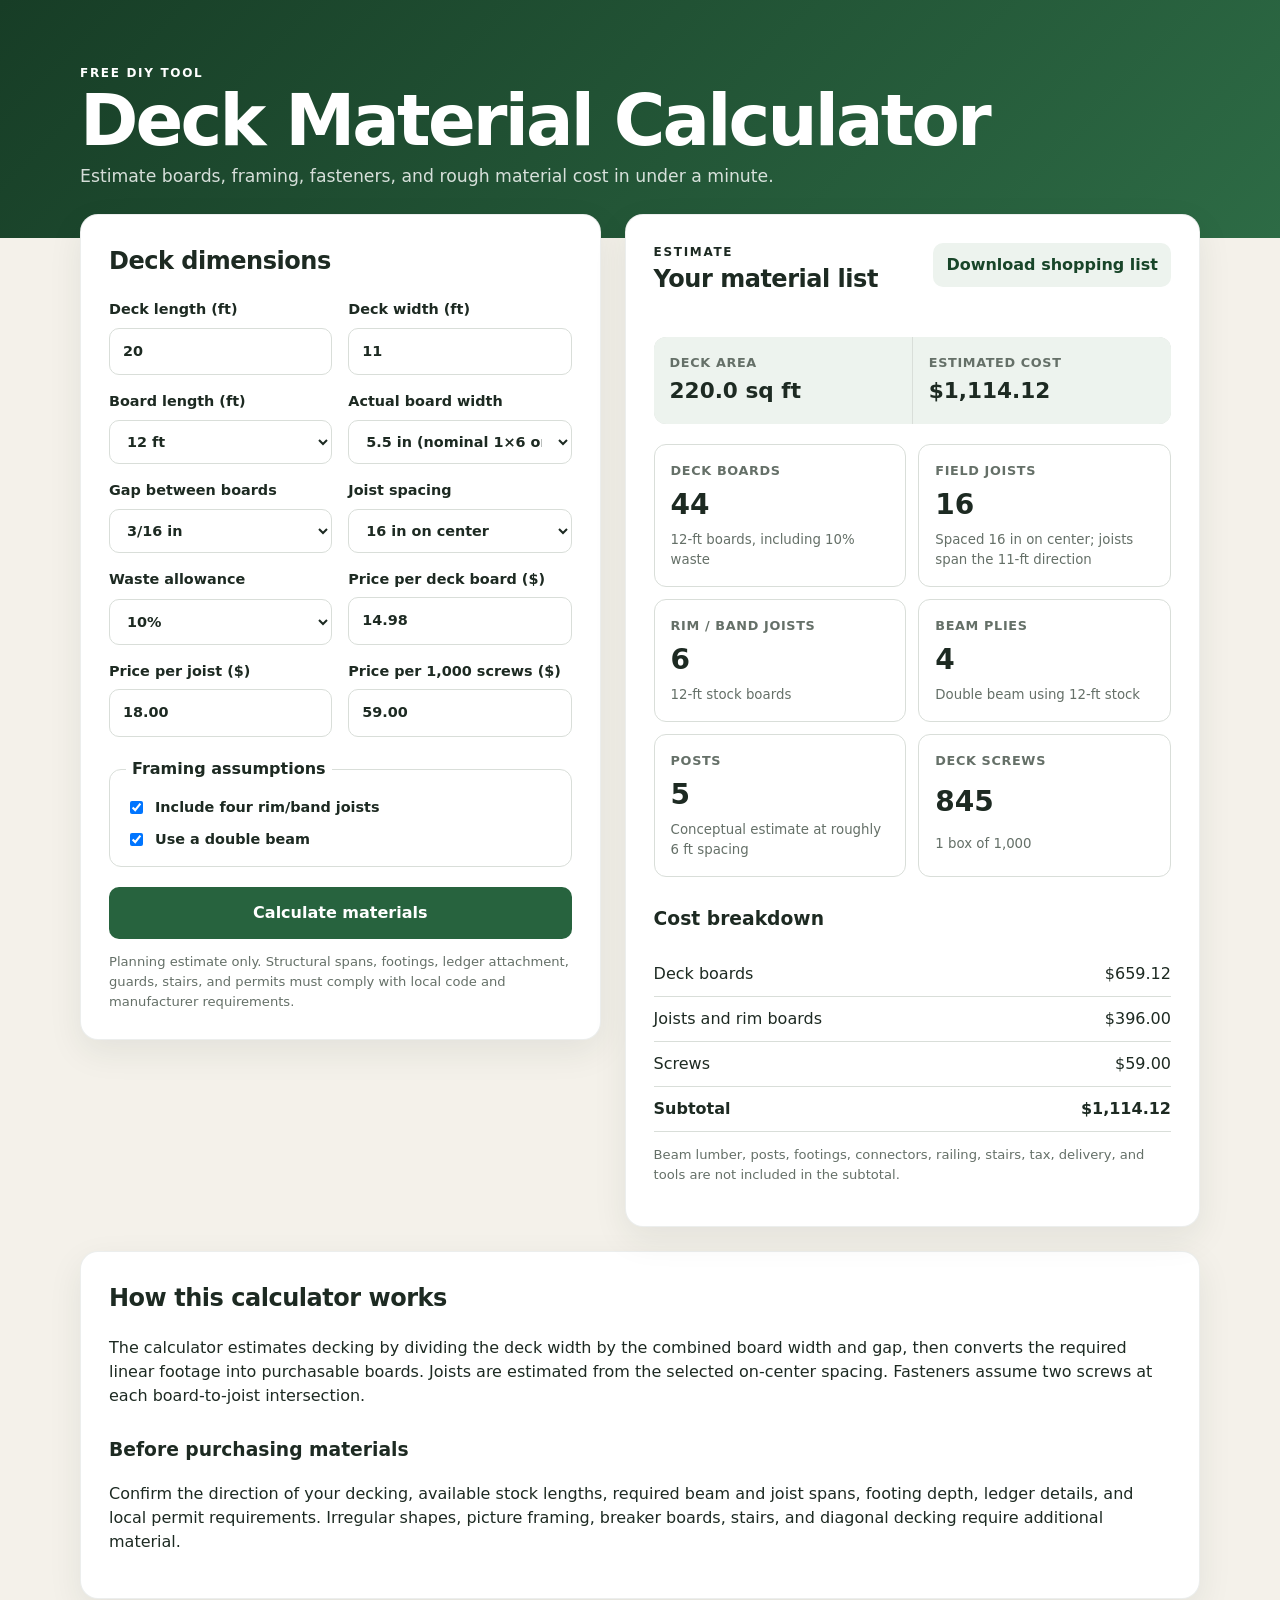
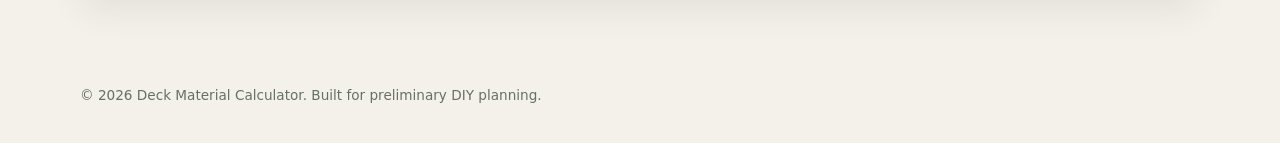
==== index.html @ d952b675 "Initial commit" ====
<!DOCTYPE html>
<html lang="en">
<head>
  <meta charset="UTF-8" />
  <meta name="viewport" content="width=device-width, initial-scale=1.0" />
  <meta name="description" content="Free deck material calculator for estimating deck boards, joists, beams, posts, screws, and project cost." />
  <title>Deck Material Calculator | Free DIY Estimator</title>
  <link rel="stylesheet" href="styles.css" />
</head>
<body>
  <header class="site-header">
    <div class="container">
      <p class="eyebrow">FREE DIY TOOL</p>
      <h1>Deck Material Calculator</h1>
      <p class="subtitle">Estimate boards, framing, fasteners, and rough material cost in under a minute.</p>
    </div>
  </header>

  <main class="container layout">
    <section class="card calculator-card" aria-labelledby="calculator-heading">
      <h2 id="calculator-heading">Deck dimensions</h2>

      <form id="deck-form">
        <div class="grid two-columns">
          <label>
            Deck length (ft)
            <input id="deckLength" type="number" min="1" step="0.1" value="20" required />
          </label>

          <label>
            Deck width (ft)
            <input id="deckWidth" type="number" min="1" step="0.1" value="11" required />
          </label>

          <label>
            Board length (ft)
            <select id="boardLength">
              <option value="8">8 ft</option>
              <option value="10">10 ft</option>
              <option value="12" selected>12 ft</option>
              <option value="16">16 ft</option>
              <option value="20">20 ft</option>
            </select>
          </label>

          <label>
            Actual board width
            <select id="boardWidth">
              <option value="5.5" selected>5.5 in (nominal 1×6 or 5/4×6)</option>
              <option value="3.5">3.5 in (nominal 1×4)</option>
            </select>
          </label>

          <label>
            Gap between boards
            <select id="boardGap">
              <option value="0.125">1/8 in</option>
              <option value="0.1875" selected>3/16 in</option>
              <option value="0.25">1/4 in</option>
            </select>
          </label>

          <label>
            Joist spacing
            <select id="joistSpacing">
              <option value="12">12 in on center</option>
              <option value="16" selected>16 in on center</option>
              <option value="24">24 in on center</option>
            </select>
          </label>

          <label>
            Waste allowance
            <select id="waste">
              <option value="0.05">5%</option>
              <option value="0.10" selected>10%</option>
              <option value="0.15">15%</option>
              <option value="0.20">20%</option>
            </select>
          </label>

          <label>
            Price per deck board ($)
            <input id="boardPrice" type="number" min="0" step="0.01" value="14.98" />
          </label>

          <label>
            Price per joist ($)
            <input id="joistPrice" type="number" min="0" step="0.01" value="18.00" />
          </label>

          <label>
            Price per 1,000 screws ($)
            <input id="screwPrice" type="number" min="0" step="0.01" value="59.00" />
          </label>
        </div>

        <fieldset>
          <legend>Framing assumptions</legend>
          <div class="checkbox-row">
            <label class="checkbox-label">
              <input id="includeRimJoists" type="checkbox" checked />
              Include four rim/band joists
            </label>
            <label class="checkbox-label">
              <input id="doubleBeam" type="checkbox" checked />
              Use a double beam
            </label>
          </div>
        </fieldset>

        <button type="submit" class="primary-button">Calculate materials</button>
      </form>

      <p class="disclaimer">
        Planning estimate only. Structural spans, footings, ledger attachment, guards, stairs, and permits must comply with local code and manufacturer requirements.
      </p>
    </section>

    <section class="card results-card" aria-live="polite">
      <div class="results-heading">
        <div>
          <p class="eyebrow">ESTIMATE</p>
          <h2>Your material list</h2>
        </div>
        <button id="downloadButton" class="secondary-button" type="button">Download shopping list</button>
      </div>

      <div class="summary-strip">
        <div>
          <span>Deck area</span>
          <strong id="deckArea">220 sq ft</strong>
        </div>
        <div>
          <span>Estimated cost</span>
          <strong id="estimatedCost">$0</strong>
        </div>
      </div>

      <div class="result-grid">
        <article class="result-item">
          <span>Deck boards</span>
          <strong id="deckBoards">—</strong>
          <small id="deckBoardsDetail"></small>
        </article>

        <article class="result-item">
          <span>Field joists</span>
          <strong id="joists">—</strong>
          <small id="joistsDetail"></small>
        </article>

        <article class="result-item">
          <span>Rim / band joists</span>
          <strong id="rimJoists">—</strong>
          <small id="rimJoistsDetail"></small>
        </article>

        <article class="result-item">
          <span>Beam plies</span>
          <strong id="beamBoards">—</strong>
          <small id="beamBoardsDetail"></small>
        </article>

        <article class="result-item">
          <span>Posts</span>
          <strong id="posts">—</strong>
          <small>Conceptual estimate at roughly 6 ft spacing</small>
        </article>

        <article class="result-item">
          <span>Deck screws</span>
          <strong id="screws">—</strong>
          <small id="screwsDetail"></small>
        </article>
      </div>

      <div class="cost-breakdown">
        <h3>Cost breakdown</h3>
        <table>
          <tbody>
            <tr>
              <td>Deck boards</td>
              <td id="boardCost">$0.00</td>
            </tr>
            <tr>
              <td>Joists and rim boards</td>
              <td id="joistCost">$0.00</td>
            </tr>
            <tr>
              <td>Screws</td>
              <td id="screwCost">$0.00</td>
            </tr>
            <tr class="total-row">
              <td>Subtotal</td>
              <td id="subtotal">$0.00</td>
            </tr>
          </tbody>
        </table>
        <p class="muted">Beam lumber, posts, footings, connectors, railing, stairs, tax, delivery, and tools are not included in the subtotal.</p>
      </div>
    </section>
  </main>

  <section class="container content-section">
    <div class="card">
      <h2>How this calculator works</h2>
      <p>
        The calculator estimates decking by dividing the deck width by the combined board width and gap, then converts the required linear footage into purchasable boards. Joists are estimated from the selected on-center spacing. Fasteners assume two screws at each board-to-joist intersection.
      </p>
      <h3>Before purchasing materials</h3>
      <p>
        Confirm the direction of your decking, available stock lengths, required beam and joist spans, footing depth, ledger details, and local permit requirements. Irregular shapes, picture framing, breaker boards, stairs, and diagonal decking require additional material.
      </p>
    </div>
  </section>

  <footer>
    <div class="container">
      <p>© <span id="year"></span> Deck Material Calculator. Built for preliminary DIY planning.</p>
    </div>
  </footer>

  <script src="script.js"></script>
</body>
</html>
---- styles.css ----
:root {
  --background: #f4f1ea;
  --surface: #ffffff;
  --text: #1d2a22;
  --muted: #657068;
  --accent: #27633e;
  --accent-dark: #184529;
  --border: #d9ded9;
  --soft: #edf3ee;
  --shadow: 0 12px 34px rgba(25, 45, 32, 0.08);
  font-family: Inter, ui-sans-serif, system-ui, -apple-system, BlinkMacSystemFont, "Segoe UI", sans-serif;
}

* {
  box-sizing: border-box;
}

body {
  margin: 0;
  color: var(--text);
  background: var(--background);
  line-height: 1.5;
}

.container {
  width: min(1120px, calc(100% - 32px));
  margin: 0 auto;
}

.site-header {
  padding: 64px 0 48px;
  background: linear-gradient(135deg, #173d26, #2d6b45);
  color: white;
}

.site-header h1 {
  margin: 4px 0 8px;
  font-size: clamp(2.2rem, 6vw, 4.4rem);
  line-height: 1;
  letter-spacing: -0.04em;
}

.subtitle {
  max-width: 700px;
  margin: 0;
  color: rgba(255,255,255,.82);
  font-size: 1.08rem;
}

.eyebrow {
  margin: 0;
  font-size: .75rem;
  font-weight: 800;
  letter-spacing: .14em;
}

.layout {
  display: grid;
  grid-template-columns: minmax(0, 0.95fr) minmax(0, 1.05fr);
  gap: 24px;
  align-items: start;
  margin-top: -24px;
}

.card {
  background: var(--surface);
  border: 1px solid rgba(20, 40, 28, .08);
  border-radius: 18px;
  box-shadow: var(--shadow);
  padding: 28px;
}

h2 {
  margin-top: 0;
  letter-spacing: -0.02em;
}

h3 {
  margin-top: 28px;
}

.grid {
  display: grid;
  gap: 16px;
}

.two-columns {
  grid-template-columns: repeat(2, minmax(0, 1fr));
}

label {
  display: grid;
  gap: 7px;
  font-size: .9rem;
  font-weight: 700;
}

input, select {
  width: 100%;
  padding: 12px 13px;
  border: 1px solid var(--border);
  border-radius: 10px;
  background: white;
  color: var(--text);
  font: inherit;
}

input:focus, select:focus {
  outline: 3px solid rgba(39, 99, 62, .16);
  border-color: var(--accent);
}

fieldset {
  margin: 20px 0;
  border: 1px solid var(--border);
  border-radius: 12px;
  padding: 16px;
}

legend {
  padding: 0 6px;
  font-weight: 800;
}

.checkbox-row {
  display: grid;
  gap: 10px;
}

.checkbox-label {
  display: flex;
  align-items: center;
  gap: 9px;
  font-weight: 600;
}

.checkbox-label input {
  width: auto;
}

.primary-button, .secondary-button {
  appearance: none;
  border: 0;
  border-radius: 10px;
  cursor: pointer;
  font: inherit;
  font-weight: 800;
}

.primary-button {
  width: 100%;
  padding: 14px 18px;
  background: var(--accent);
  color: white;
}

.primary-button:hover {
  background: var(--accent-dark);
}

.secondary-button {
  padding: 10px 13px;
  background: var(--soft);
  color: var(--accent-dark);
}

.disclaimer, .muted {
  color: var(--muted);
  font-size: .82rem;
}

.disclaimer {
  margin-bottom: 0;
}

.results-heading {
  display: flex;
  justify-content: space-between;
  gap: 16px;
  align-items: start;
}

.summary-strip {
  display: grid;
  grid-template-columns: 1fr 1fr;
  gap: 1px;
  overflow: hidden;
  border-radius: 12px;
  background: var(--border);
  margin: 20px 0;
}

.summary-strip div {
  display: grid;
  gap: 3px;
  padding: 16px;
  background: var(--soft);
}

.summary-strip span, .result-item span {
  color: var(--muted);
  font-size: .8rem;
  font-weight: 700;
  text-transform: uppercase;
  letter-spacing: .05em;
}

.summary-strip strong {
  font-size: 1.35rem;
}

.result-grid {
  display: grid;
  grid-template-columns: repeat(2, minmax(0, 1fr));
  gap: 12px;
}

.result-item {
  display: grid;
  gap: 4px;
  min-height: 118px;
  padding: 16px;
  border: 1px solid var(--border);
  border-radius: 12px;
}

.result-item strong {
  font-size: 1.75rem;
}

.result-item small {
  color: var(--muted);
}

.cost-breakdown table {
  width: 100%;
  border-collapse: collapse;
}

.cost-breakdown td {
  padding: 10px 0;
  border-bottom: 1px solid var(--border);
}

.cost-breakdown td:last-child {
  text-align: right;
  font-variant-numeric: tabular-nums;
}

.total-row {
  font-weight: 900;
}

.content-section {
  margin-top: 24px;
  margin-bottom: 48px;
}

footer {
  padding: 24px 0;
  color: var(--muted);
  font-size: .85rem;
}

@media (max-width: 820px) {
  .layout {
    grid-template-columns: 1fr;
  }
}

@media (max-width: 560px) {
  .two-columns,
  .result-grid {
    grid-template-columns: 1fr;
  }

  .results-heading {
    display: grid;
  }

  .secondary-button {
    width: 100%;
  }

  .card {
    padding: 20px;
  }
}
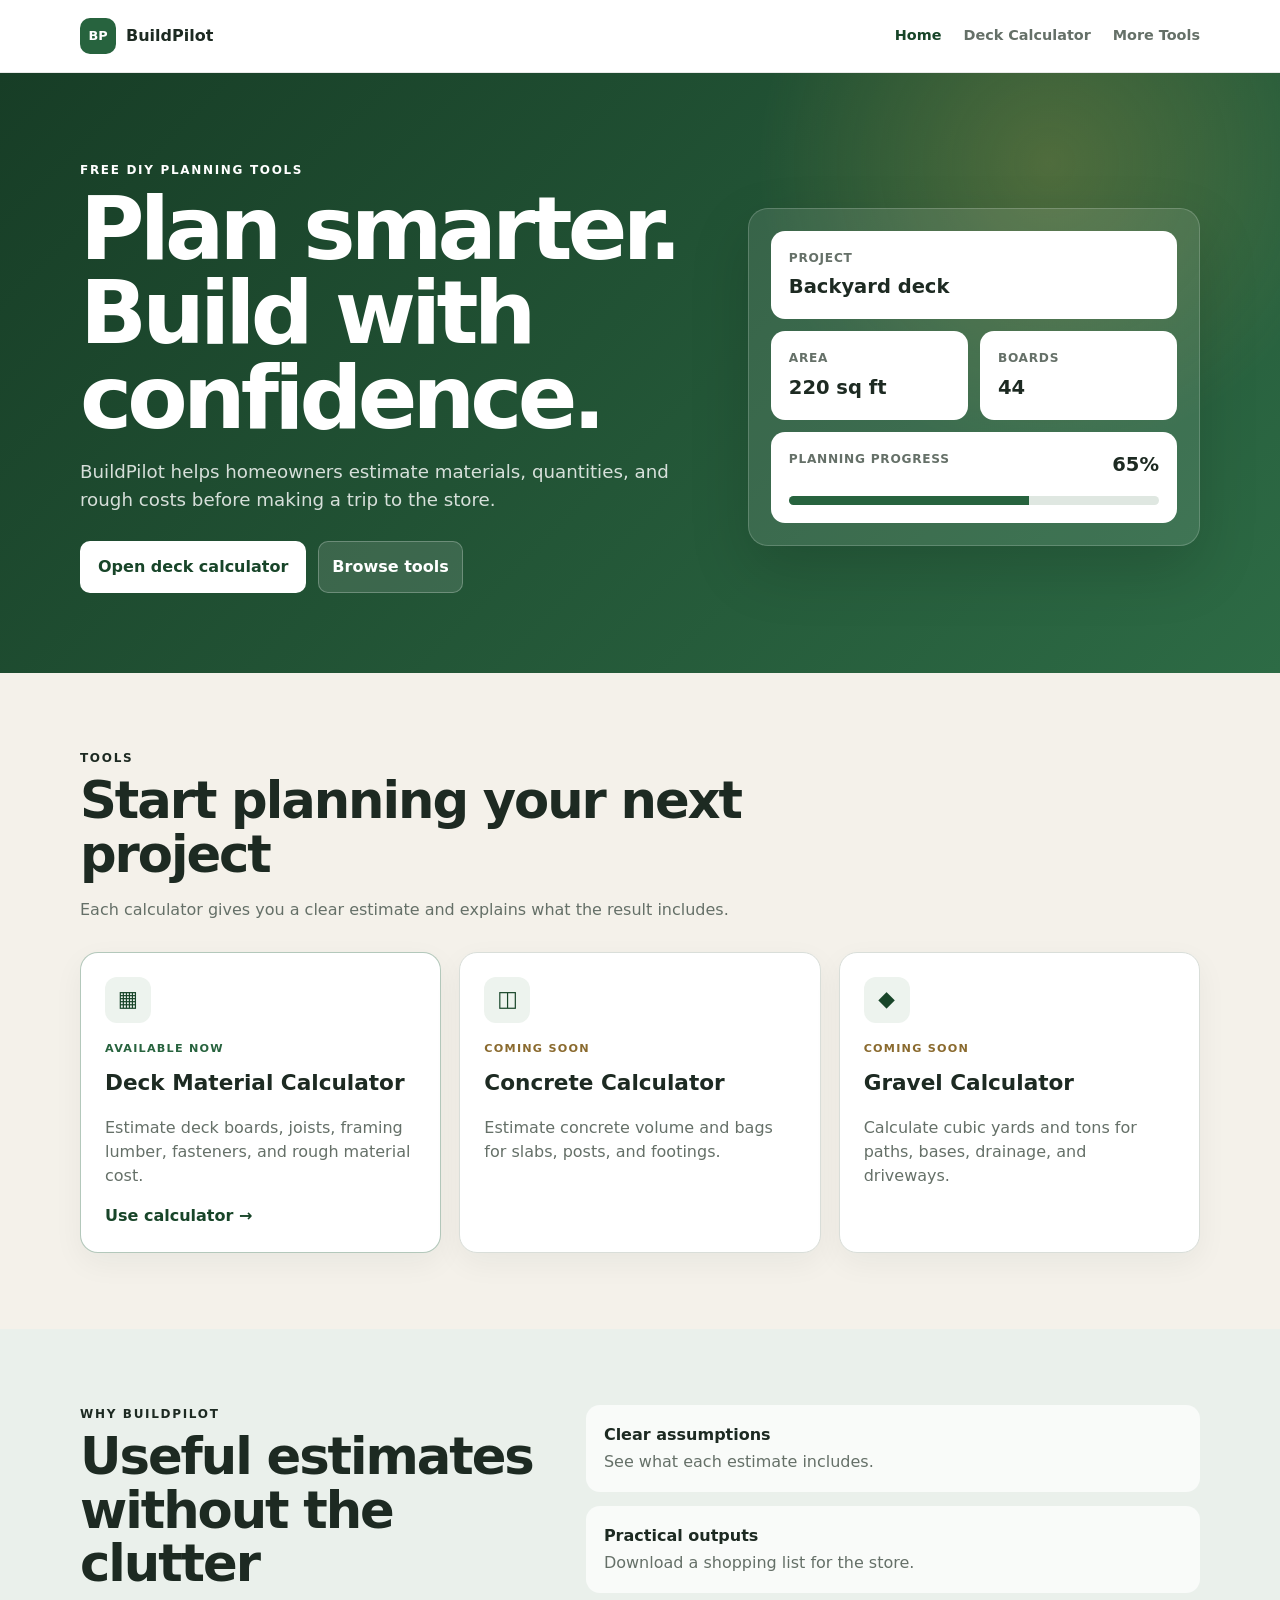
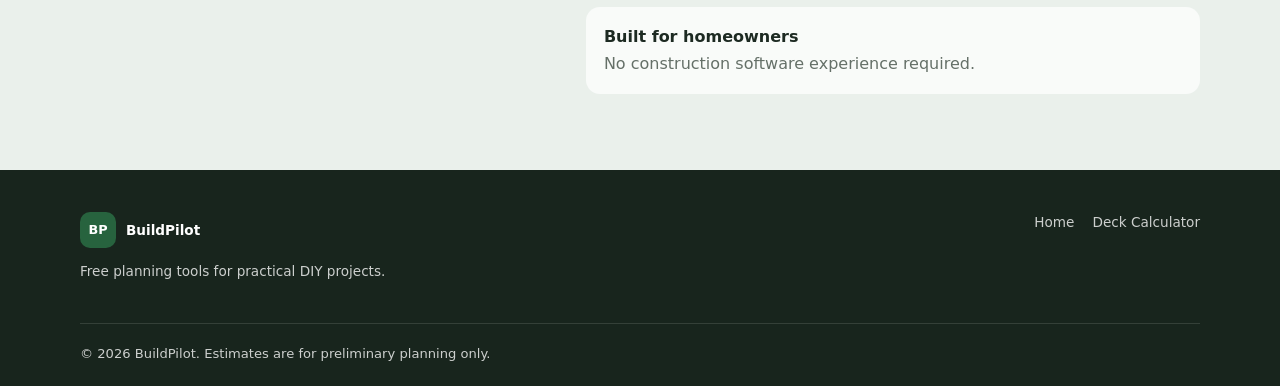
==== commit 295c5ef5: "Rebrand site as BuildPilot" ====
--- a/index.html
+++ b/index.html
@@ -1,226 +1,6 @@
-<!DOCTYPE html>
-<html lang="en">
-<head>
-  <meta charset="UTF-8" />
-  <meta name="viewport" content="width=device-width, initial-scale=1.0" />
-  <meta name="description" content="Free deck material calculator for estimating deck boards, joists, beams, posts, screws, and project cost." />
-  <title>Deck Material Calculator | Free DIY Estimator</title>
-  <link rel="stylesheet" href="styles.css" />
-</head>
-<body>
-  <header class="site-header">
-    <div class="container">
-      <p class="eyebrow">FREE DIY TOOL</p>
-      <h1>Deck Material Calculator</h1>
-      <p class="subtitle">Estimate boards, framing, fasteners, and rough material cost in under a minute.</p>
-    </div>
-  </header>
-
-  <main class="container layout">
-    <section class="card calculator-card" aria-labelledby="calculator-heading">
-      <h2 id="calculator-heading">Deck dimensions</h2>
-
-      <form id="deck-form">
-        <div class="grid two-columns">
-          <label>
-            Deck length (ft)
-            <input id="deckLength" type="number" min="1" step="0.1" value="20" required />
-          </label>
-
-          <label>
-            Deck width (ft)
-            <input id="deckWidth" type="number" min="1" step="0.1" value="11" required />
-          </label>
-
-          <label>
-            Board length (ft)
-            <select id="boardLength">
-              <option value="8">8 ft</option>
-              <option value="10">10 ft</option>
-              <option value="12" selected>12 ft</option>
-              <option value="16">16 ft</option>
-              <option value="20">20 ft</option>
-            </select>
-          </label>
-
-          <label>
-            Actual board width
-            <select id="boardWidth">
-              <option value="5.5" selected>5.5 in (nominal 1×6 or 5/4×6)</option>
-              <option value="3.5">3.5 in (nominal 1×4)</option>
-            </select>
-          </label>
-
-          <label>
-            Gap between boards
-            <select id="boardGap">
-              <option value="0.125">1/8 in</option>
-              <option value="0.1875" selected>3/16 in</option>
-              <option value="0.25">1/4 in</option>
-            </select>
-          </label>
-
-          <label>
-            Joist spacing
-            <select id="joistSpacing">
-              <option value="12">12 in on center</option>
-              <option value="16" selected>16 in on center</option>
-              <option value="24">24 in on center</option>
-            </select>
-          </label>
-
-          <label>
-            Waste allowance
-            <select id="waste">
-              <option value="0.05">5%</option>
-              <option value="0.10" selected>10%</option>
-              <option value="0.15">15%</option>
-              <option value="0.20">20%</option>
-            </select>
-          </label>
-
-          <label>
-            Price per deck board ($)
-            <input id="boardPrice" type="number" min="0" step="0.01" value="14.98" />
-          </label>
-
-          <label>
-            Price per joist ($)
-            <input id="joistPrice" type="number" min="0" step="0.01" value="18.00" />
-          </label>
-
-          <label>
-            Price per 1,000 screws ($)
-            <input id="screwPrice" type="number" min="0" step="0.01" value="59.00" />
-          </label>
-        </div>
-
-        <fieldset>
-          <legend>Framing assumptions</legend>
-          <div class="checkbox-row">
-            <label class="checkbox-label">
-              <input id="includeRimJoists" type="checkbox" checked />
-              Include four rim/band joists
-            </label>
-            <label class="checkbox-label">
-              <input id="doubleBeam" type="checkbox" checked />
-              Use a double beam
-            </label>
-          </div>
-        </fieldset>
-
-        <button type="submit" class="primary-button">Calculate materials</button>
-      </form>
-
-      <p class="disclaimer">
-        Planning estimate only. Structural spans, footings, ledger attachment, guards, stairs, and permits must comply with local code and manufacturer requirements.
-      </p>
-    </section>
-
-    <section class="card results-card" aria-live="polite">
-      <div class="results-heading">
-        <div>
-          <p class="eyebrow">ESTIMATE</p>
-          <h2>Your material list</h2>
-        </div>
-        <button id="downloadButton" class="secondary-button" type="button">Download shopping list</button>
-      </div>
-
-      <div class="summary-strip">
-        <div>
-          <span>Deck area</span>
-          <strong id="deckArea">220 sq ft</strong>
-        </div>
-        <div>
-          <span>Estimated cost</span>
-          <strong id="estimatedCost">$0</strong>
-        </div>
-      </div>
-
-      <div class="result-grid">
-        <article class="result-item">
-          <span>Deck boards</span>
-          <strong id="deckBoards">—</strong>
-          <small id="deckBoardsDetail"></small>
-        </article>
-
-        <article class="result-item">
-          <span>Field joists</span>
-          <strong id="joists">—</strong>
-          <small id="joistsDetail"></small>
-        </article>
-
-        <article class="result-item">
-          <span>Rim / band joists</span>
-          <strong id="rimJoists">—</strong>
-          <small id="rimJoistsDetail"></small>
-        </article>
-
-        <article class="result-item">
-          <span>Beam plies</span>
-          <strong id="beamBoards">—</strong>
-          <small id="beamBoardsDetail"></small>
-        </article>
-
-        <article class="result-item">
-          <span>Posts</span>
-          <strong id="posts">—</strong>
-          <small>Conceptual estimate at roughly 6 ft spacing</small>
-        </article>
-
-        <article class="result-item">
-          <span>Deck screws</span>
-          <strong id="screws">—</strong>
-          <small id="screwsDetail"></small>
-        </article>
-      </div>
-
-      <div class="cost-breakdown">
-        <h3>Cost breakdown</h3>
-        <table>
-          <tbody>
-            <tr>
-              <td>Deck boards</td>
-              <td id="boardCost">$0.00</td>
-            </tr>
-            <tr>
-              <td>Joists and rim boards</td>
-              <td id="joistCost">$0.00</td>
-            </tr>
-            <tr>
-              <td>Screws</td>
-              <td id="screwCost">$0.00</td>
-            </tr>
-            <tr class="total-row">
-              <td>Subtotal</td>
-              <td id="subtotal">$0.00</td>
-            </tr>
-          </tbody>
-        </table>
-        <p class="muted">Beam lumber, posts, footings, connectors, railing, stairs, tax, delivery, and tools are not included in the subtotal.</p>
-      </div>
-    </section>
-  </main>
-
-  <section class="container content-section">
-    <div class="card">
-      <h2>How this calculator works</h2>
-      <p>
-        The calculator estimates decking by dividing the deck width by the combined board width and gap, then converts the required linear footage into purchasable boards. Joists are estimated from the selected on-center spacing. Fasteners assume two screws at each board-to-joist intersection.
-      </p>
-      <h3>Before purchasing materials</h3>
-      <p>
-        Confirm the direction of your decking, available stock lengths, required beam and joist spans, footing depth, ledger details, and local permit requirements. Irregular shapes, picture framing, breaker boards, stairs, and diagonal decking require additional material.
-      </p>
-    </div>
-  </section>
-
-  <footer>
-    <div class="container">
-      <p>© <span id="year"></span> Deck Material Calculator. Built for preliminary DIY planning.</p>
-    </div>
-  </footer>
-
-  <script src="script.js"></script>
-</body>
-</html>
+<!doctype html><html lang="en"><head><meta charset="utf-8"><meta name="viewport" content="width=device-width,initial-scale=1"><meta name="description" content="BuildPilot provides free calculators and planning tools for DIY homeowners."><title>BuildPilot | Free DIY Project Calculators</title><link rel="stylesheet" href="styles.css"></head><body>
+<header class="topbar"><div class="container nav-wrap"><a class="brand" href="index.html"><span class="brand-mark">BP</span><span>BuildPilot</span></a><nav class="main-nav"><a class="active" href="index.html">Home</a><a href="deck-calculator.html">Deck Calculator</a><a href="#tools">More Tools</a></nav></div></header>
+<main><section class="hero"><div class="container hero-grid"><div><p class="eyebrow">FREE DIY PLANNING TOOLS</p><h1>Plan smarter.<br>Build with confidence.</h1><p class="hero-copy">BuildPilot helps homeowners estimate materials, quantities, and rough costs before making a trip to the store.</p><div class="button-row"><a class="primary-button link-button" href="deck-calculator.html">Open deck calculator</a><a class="secondary-button link-button" href="#tools">Browse tools</a></div></div><div class="hero-panel"><div class="mini-card"><span>Project</span><strong>Backyard deck</strong></div><div class="mini-grid"><div class="mini-card"><span>Area</span><strong>220 sq ft</strong></div><div class="mini-card"><span>Boards</span><strong>44</strong></div></div><div class="mini-card"><div class="progress-label"><span>Planning progress</span><strong>65%</strong></div><div class="progress-track"><span></span></div></div></div></div></section>
+<section id="tools" class="section"><div class="container"><div class="section-heading"><p class="eyebrow">TOOLS</p><h2>Start planning your next project</h2><p>Each calculator gives you a clear estimate and explains what the result includes.</p></div><div class="tool-grid"><article class="tool-card featured-tool"><div class="tool-icon">▦</div><p class="status">AVAILABLE NOW</p><h3>Deck Material Calculator</h3><p>Estimate deck boards, joists, framing lumber, fasteners, and rough material cost.</p><a href="deck-calculator.html">Use calculator →</a></article><article class="tool-card"><div class="tool-icon">◫</div><p class="status coming">COMING SOON</p><h3>Concrete Calculator</h3><p>Estimate concrete volume and bags for slabs, posts, and footings.</p></article><article class="tool-card"><div class="tool-icon">◆</div><p class="status coming">COMING SOON</p><h3>Gravel Calculator</h3><p>Calculate cubic yards and tons for paths, bases, drainage, and driveways.</p></article></div></div></section>
+<section class="section soft-section"><div class="container trust-grid"><div><p class="eyebrow">WHY BUILDPILOT</p><h2>Useful estimates without the clutter</h2></div><div class="trust-list"><div><strong>Clear assumptions</strong><span>See what each estimate includes.</span></div><div><strong>Practical outputs</strong><span>Download a shopping list for the store.</span></div><div><strong>Built for homeowners</strong><span>No construction software experience required.</span></div></div></div></section></main>
+<footer class="site-footer"><div class="container footer-grid"><div><a class="brand footer-brand" href="index.html"><span class="brand-mark">BP</span><span>BuildPilot</span></a><p>Free planning tools for practical DIY projects.</p></div><div class="footer-links"><a href="index.html">Home</a><a href="deck-calculator.html">Deck Calculator</a></div></div><div class="container copyright">© <span id="year"></span> BuildPilot. Estimates are for preliminary planning only.</div></footer><script>document.getElementById("year").textContent=new Date().getFullYear();</script></body></html>
--- a/styles.css
+++ b/styles.css
@@ -286,3 +286,6 @@
     padding: 20px;
   }
 }
+
+/* BuildPilot homepage */
+.topbar{position:sticky;top:0;z-index:20;background:rgba(255,255,255,.96);border-bottom:1px solid rgba(29,42,34,.1);backdrop-filter:blur(12px)}.nav-wrap{min-height:72px;display:flex;align-items:center;justify-content:space-between;gap:24px}.brand{display:inline-flex;align-items:center;gap:10px;text-decoration:none;color:var(--text);font-weight:900}.brand-mark{width:36px;height:36px;display:inline-grid;place-items:center;border-radius:10px;background:var(--accent);color:#fff;font-size:.8rem}.main-nav{display:flex;gap:22px}.main-nav a{color:var(--muted);text-decoration:none;font-size:.9rem;font-weight:800}.main-nav a:hover,.main-nav a.active{color:var(--accent-dark)}.hero{padding:88px 0 80px;color:#fff;background:radial-gradient(circle at 82% 15%,rgba(215,169,72,.24),transparent 25%),linear-gradient(135deg,#173d26,#2d6b45)}.hero-grid{display:grid;grid-template-columns:1.15fr .85fr;gap:56px;align-items:center}.hero h1{margin:8px 0 18px;font-size:clamp(2.8rem,7vw,5.5rem);line-height:.96;letter-spacing:-.055em}.hero-copy{max-width:650px;margin:0;color:rgba(255,255,255,.82);font-size:1.14rem}.button-row{display:flex;flex-wrap:wrap;gap:12px;margin-top:28px}.link-button{width:auto;display:inline-flex;justify-content:center;align-items:center;text-decoration:none}.hero .primary-button{background:#fff;color:var(--accent-dark)}.hero .secondary-button{color:#fff;background:rgba(255,255,255,.12);border:1px solid rgba(255,255,255,.25)}.hero-panel{padding:22px;border:1px solid rgba(255,255,255,.18);border-radius:20px;background:rgba(255,255,255,.1);box-shadow:0 24px 60px rgba(0,0,0,.15)}.mini-grid{display:grid;grid-template-columns:1fr 1fr;gap:12px;margin:12px 0}.mini-card{display:grid;gap:5px;padding:18px;border-radius:14px;background:#fff;color:var(--text)}.mini-card span{color:var(--muted);font-size:.76rem;font-weight:800;letter-spacing:.06em;text-transform:uppercase}.mini-card strong{font-size:1.22rem}.progress-label{display:flex;justify-content:space-between}.progress-track{height:9px;margin-top:12px;overflow:hidden;border-radius:999px;background:#dfe7e1}.progress-track span{display:block;width:65%;height:100%;background:var(--accent)}.section{padding:76px 0}.section-heading{max-width:720px;margin-bottom:30px}.section-heading h2,.trust-grid h2{margin:7px 0 10px;font-size:clamp(2rem,4vw,3.2rem);line-height:1.05;letter-spacing:-.04em}.section-heading p:last-child,.trust-list span{color:var(--muted)}.tool-grid{display:grid;grid-template-columns:repeat(3,minmax(0,1fr));gap:18px}.tool-card{min-height:260px;padding:24px;border:1px solid var(--border);border-radius:18px;background:var(--surface);box-shadow:0 10px 30px rgba(25,45,32,.05)}.tool-card h3{margin:10px 0 9px;font-size:1.35rem}.tool-card p{color:var(--muted)}.tool-card a{color:var(--accent-dark);font-weight:900;text-decoration:none}.featured-tool{border-color:rgba(39,99,62,.35)}.tool-icon{width:46px;height:46px;display:grid;place-items:center;border-radius:12px;background:var(--soft);color:var(--accent-dark);font-size:1.35rem}.status{margin:18px 0 0;color:var(--accent)!important;font-size:.7rem;font-weight:900;letter-spacing:.11em}.status.coming{color:#8a6a2e!important}.soft-section{background:#eaf0eb}.trust-grid{display:grid;grid-template-columns:.85fr 1.15fr;gap:52px}.trust-list{display:grid;gap:14px}.trust-list div{display:grid;gap:3px;padding:18px;border-radius:14px;background:rgba(255,255,255,.72)}.site-footer{padding:42px 0 22px;color:rgba(255,255,255,.78);background:#18251d}.footer-grid{display:flex;justify-content:space-between;gap:28px}.footer-brand{color:#fff}.footer-links{display:flex;gap:18px}.footer-links a{color:inherit;text-decoration:none}.copyright{margin-top:28px;padding-top:20px;border-top:1px solid rgba(255,255,255,.12);font-size:.82rem}@media(max-width:860px){.hero-grid,.tool-grid,.trust-grid{grid-template-columns:1fr}}@media(max-width:620px){.nav-wrap{align-items:flex-start;padding:16px 0}.main-nav{display:grid;gap:7px;justify-items:end}.hero{padding-top:60px}.footer-grid{display:grid}}
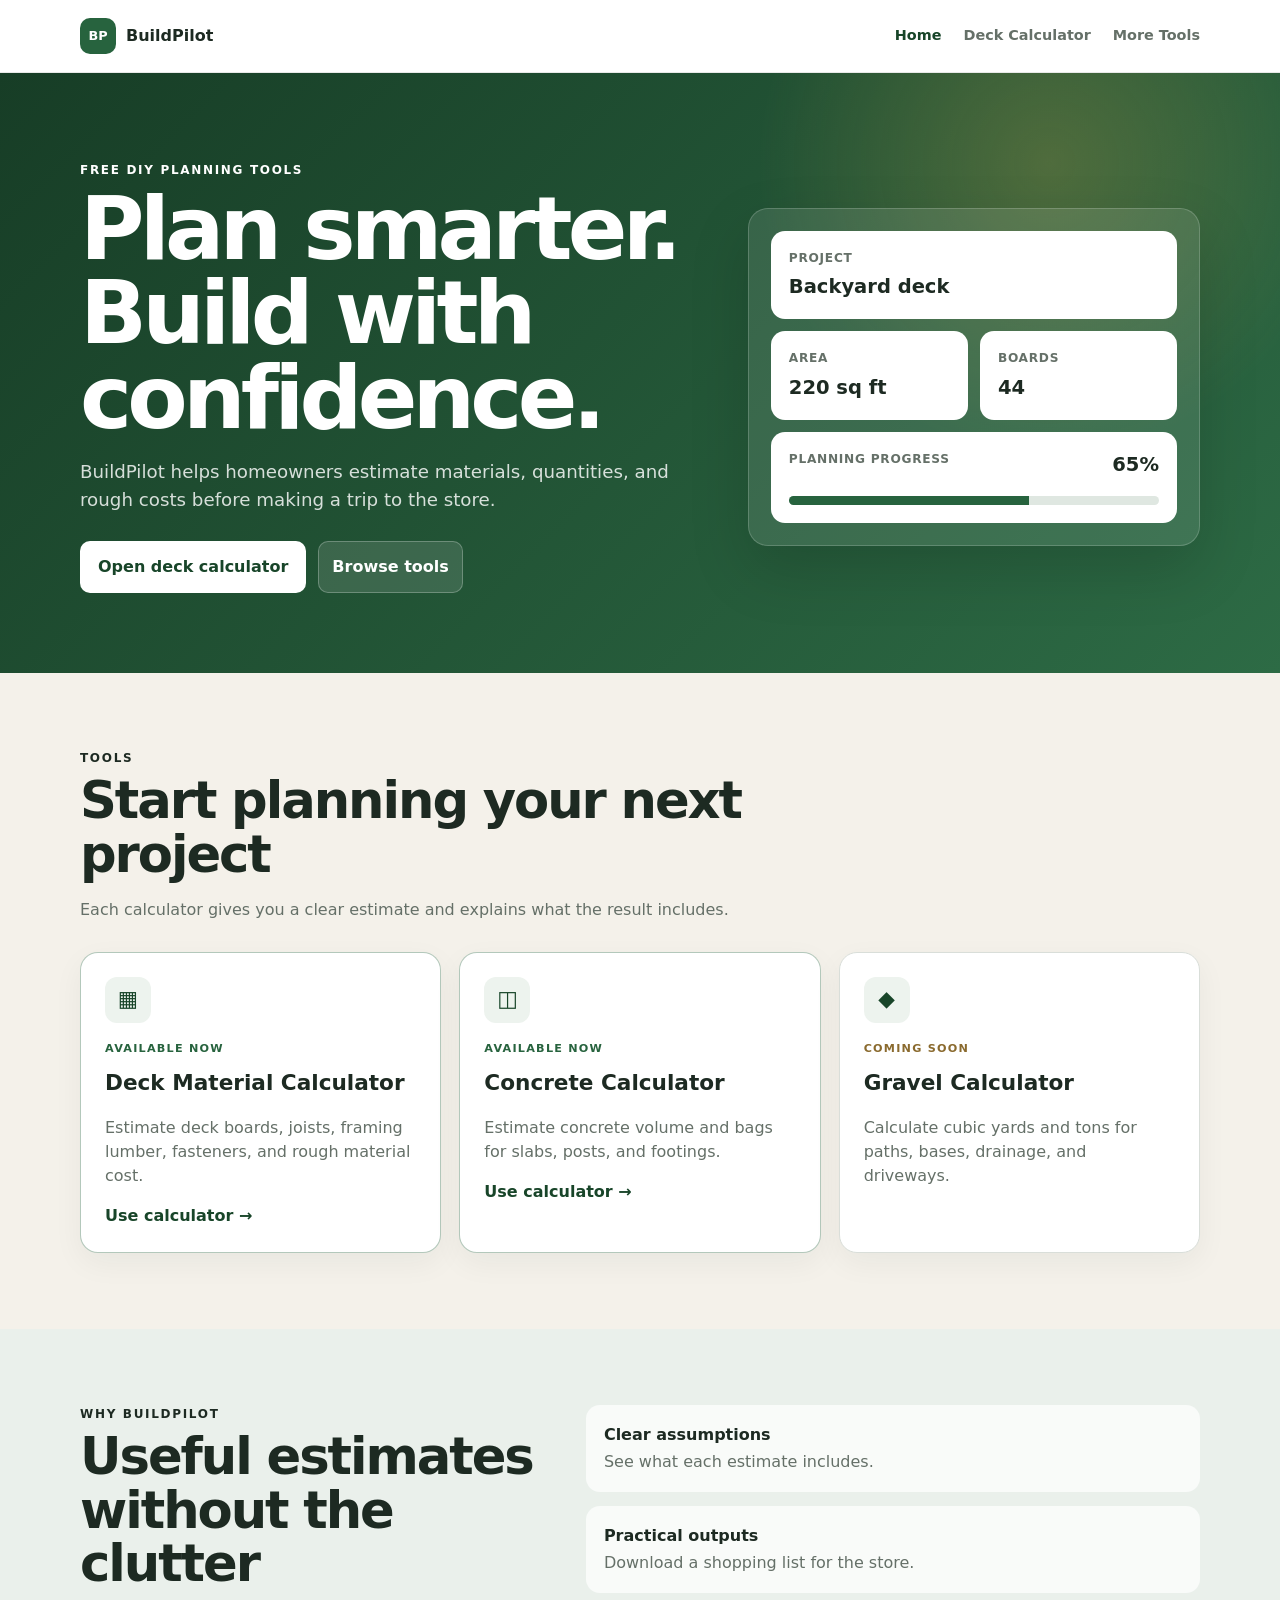
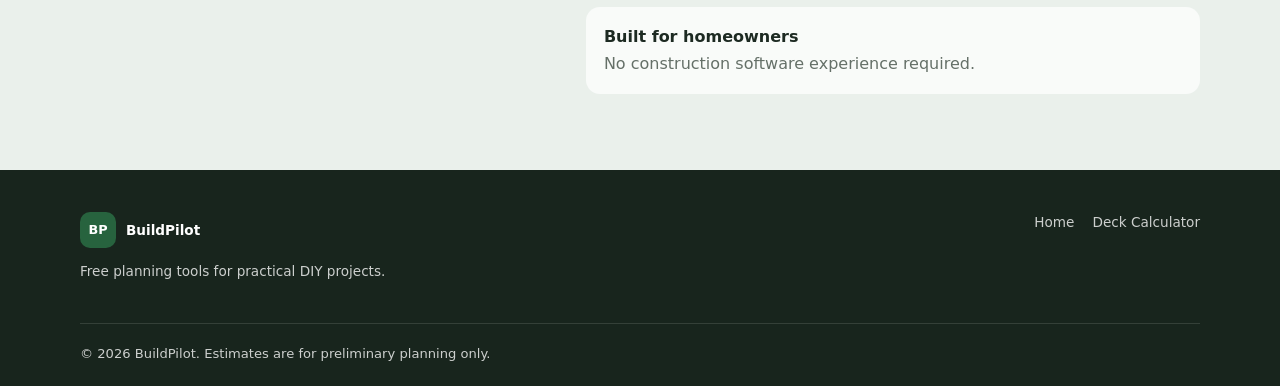
==== commit 4cd5cde0: "Add concrete calculator" ====
--- a/index.html
+++ b/index.html
@@ -1,6 +1,20 @@
-<!doctype html><html lang="en"><head><meta charset="utf-8"><meta name="viewport" content="width=device-width,initial-scale=1"><meta name="description" content="BuildPilot provides free calculators and planning tools for DIY homeowners."><title>BuildPilot | Free DIY Project Calculators</title><link rel="stylesheet" href="styles.css"></head><body>
+<!doctype html><html lang="en"><head><!-- Google tag (gtag.js) -->
+<script async src="https://www.googletagmanager.com/gtag/js?id=G-7TGCF36H62"></script>
+<script>
+  window.dataLayer = window.dataLayer || [];
+  function gtag(){dataLayer.push(arguments);}
+  gtag('js', new Date());
+
+  gtag('config', 'G-7TGCF36H62');
+</script><meta charset="utf-8"><meta name="viewport" content="width=device-width,initial-scale=1"><meta name="description" content="BuildPilot provides free calculators and planning tools for DIY homeowners."><title>BuildPilot | Free DIY Project Calculators</title><link rel="stylesheet" href="styles.css"></head><body>
 <header class="topbar"><div class="container nav-wrap"><a class="brand" href="index.html"><span class="brand-mark">BP</span><span>BuildPilot</span></a><nav class="main-nav"><a class="active" href="index.html">Home</a><a href="deck-calculator.html">Deck Calculator</a><a href="#tools">More Tools</a></nav></div></header>
 <main><section class="hero"><div class="container hero-grid"><div><p class="eyebrow">FREE DIY PLANNING TOOLS</p><h1>Plan smarter.<br>Build with confidence.</h1><p class="hero-copy">BuildPilot helps homeowners estimate materials, quantities, and rough costs before making a trip to the store.</p><div class="button-row"><a class="primary-button link-button" href="deck-calculator.html">Open deck calculator</a><a class="secondary-button link-button" href="#tools">Browse tools</a></div></div><div class="hero-panel"><div class="mini-card"><span>Project</span><strong>Backyard deck</strong></div><div class="mini-grid"><div class="mini-card"><span>Area</span><strong>220 sq ft</strong></div><div class="mini-card"><span>Boards</span><strong>44</strong></div></div><div class="mini-card"><div class="progress-label"><span>Planning progress</span><strong>65%</strong></div><div class="progress-track"><span></span></div></div></div></div></section>
-<section id="tools" class="section"><div class="container"><div class="section-heading"><p class="eyebrow">TOOLS</p><h2>Start planning your next project</h2><p>Each calculator gives you a clear estimate and explains what the result includes.</p></div><div class="tool-grid"><article class="tool-card featured-tool"><div class="tool-icon">▦</div><p class="status">AVAILABLE NOW</p><h3>Deck Material Calculator</h3><p>Estimate deck boards, joists, framing lumber, fasteners, and rough material cost.</p><a href="deck-calculator.html">Use calculator →</a></article><article class="tool-card"><div class="tool-icon">◫</div><p class="status coming">COMING SOON</p><h3>Concrete Calculator</h3><p>Estimate concrete volume and bags for slabs, posts, and footings.</p></article><article class="tool-card"><div class="tool-icon">◆</div><p class="status coming">COMING SOON</p><h3>Gravel Calculator</h3><p>Calculate cubic yards and tons for paths, bases, drainage, and driveways.</p></article></div></div></section>
+<section id="tools" class="section"><div class="container"><div class="section-heading"><p class="eyebrow">TOOLS</p><h2>Start planning your next project</h2><p>Each calculator gives you a clear estimate and explains what the result includes.</p></div><div class="tool-grid"><article class="tool-card featured-tool"><div class="tool-icon">▦</div><p class="status">AVAILABLE NOW</p><h3>Deck Material Calculator</h3><p>Estimate deck boards, joists, framing lumber, fasteners, and rough material cost.</p><a href="deck-calculator.html">Use calculator →</a></article><article class="tool-card featured-tool">
+  <div class="tool-icon">◫</div>
+  <p class="status">AVAILABLE NOW</p>
+  <h3>Concrete Calculator</h3>
+  <p>Estimate concrete volume and bags for slabs, posts, and footings.</p>
+  <a href="concrete-calculator.html">Use calculator →</a>
+</article><article class="tool-card"><div class="tool-icon">◆</div><p class="status coming">COMING SOON</p><h3>Gravel Calculator</h3><p>Calculate cubic yards and tons for paths, bases, drainage, and driveways.</p></article></div></div></section>
 <section class="section soft-section"><div class="container trust-grid"><div><p class="eyebrow">WHY BUILDPILOT</p><h2>Useful estimates without the clutter</h2></div><div class="trust-list"><div><strong>Clear assumptions</strong><span>See what each estimate includes.</span></div><div><strong>Practical outputs</strong><span>Download a shopping list for the store.</span></div><div><strong>Built for homeowners</strong><span>No construction software experience required.</span></div></div></div></section></main>
 <footer class="site-footer"><div class="container footer-grid"><div><a class="brand footer-brand" href="index.html"><span class="brand-mark">BP</span><span>BuildPilot</span></a><p>Free planning tools for practical DIY projects.</p></div><div class="footer-links"><a href="index.html">Home</a><a href="deck-calculator.html">Deck Calculator</a></div></div><div class="container copyright">© <span id="year"></span> BuildPilot. Estimates are for preliminary planning only.</div></footer><script>document.getElementById("year").textContent=new Date().getFullYear();</script></body></html>
